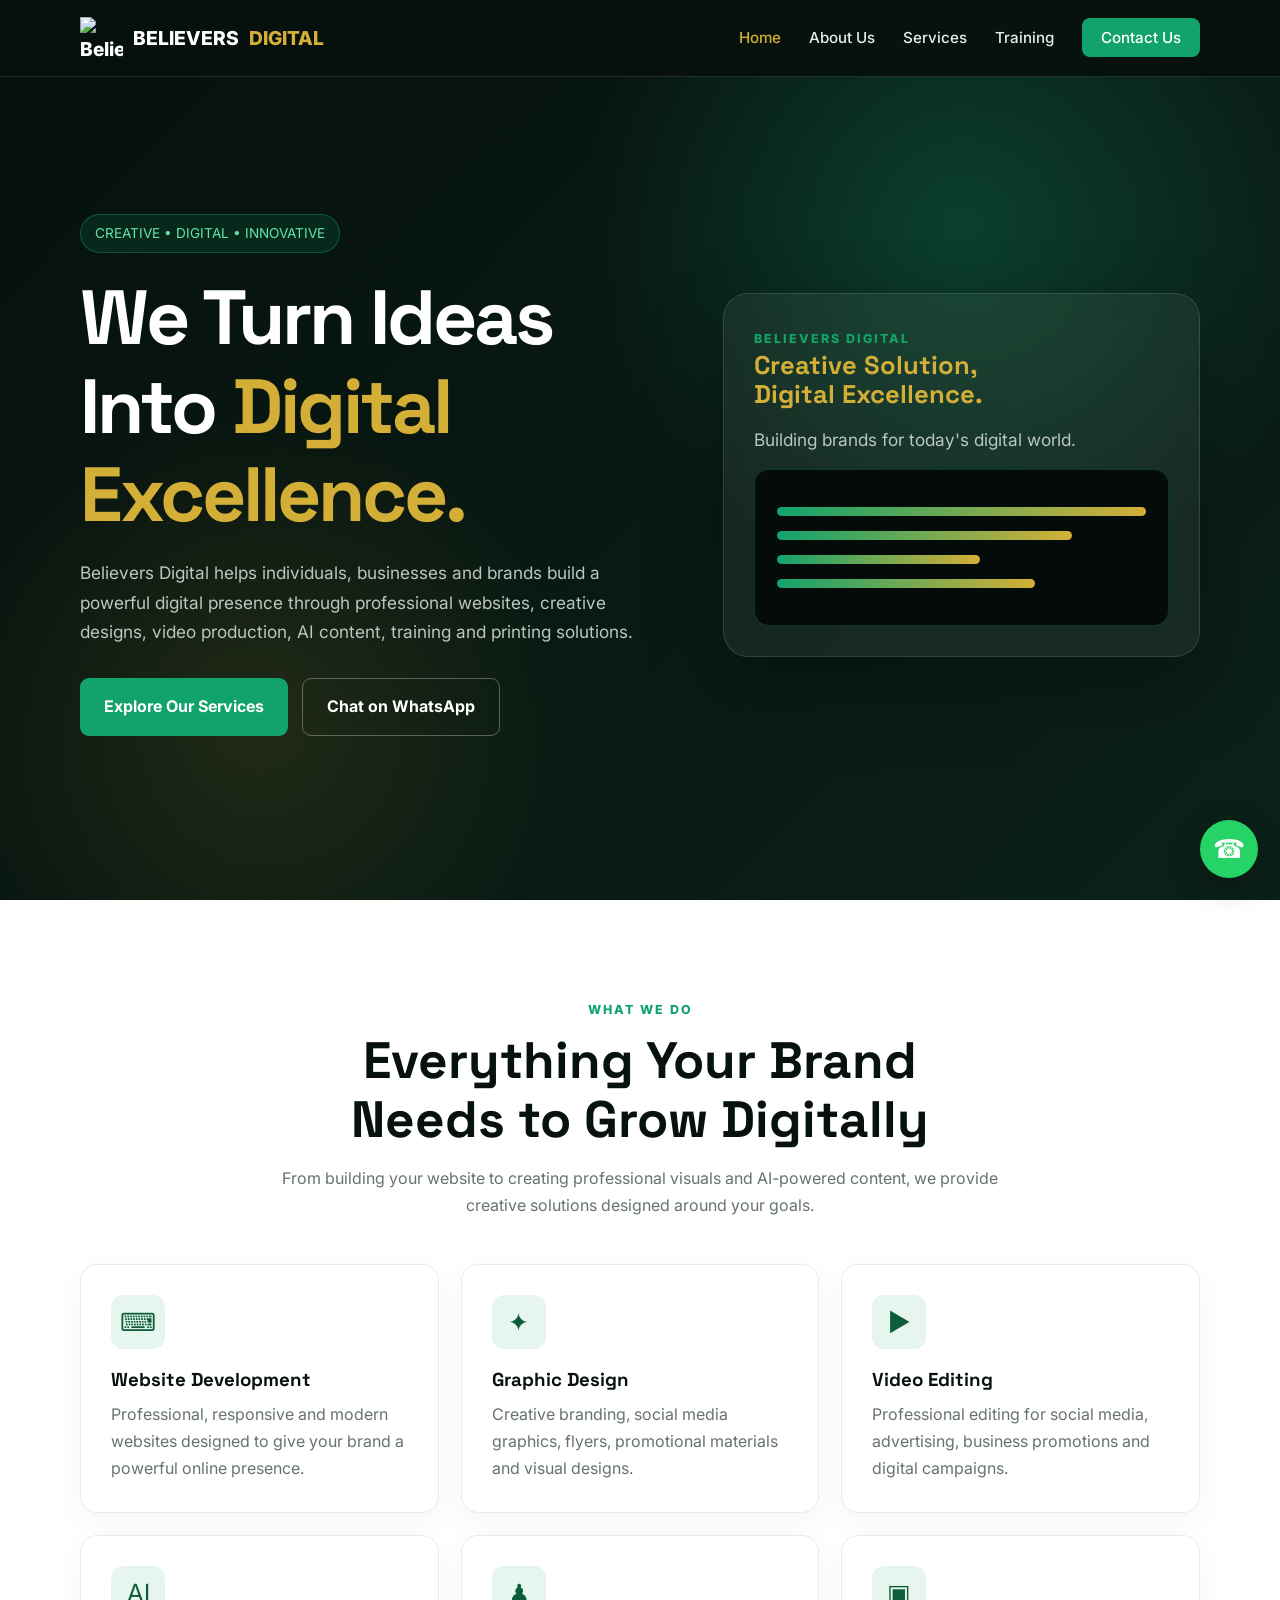
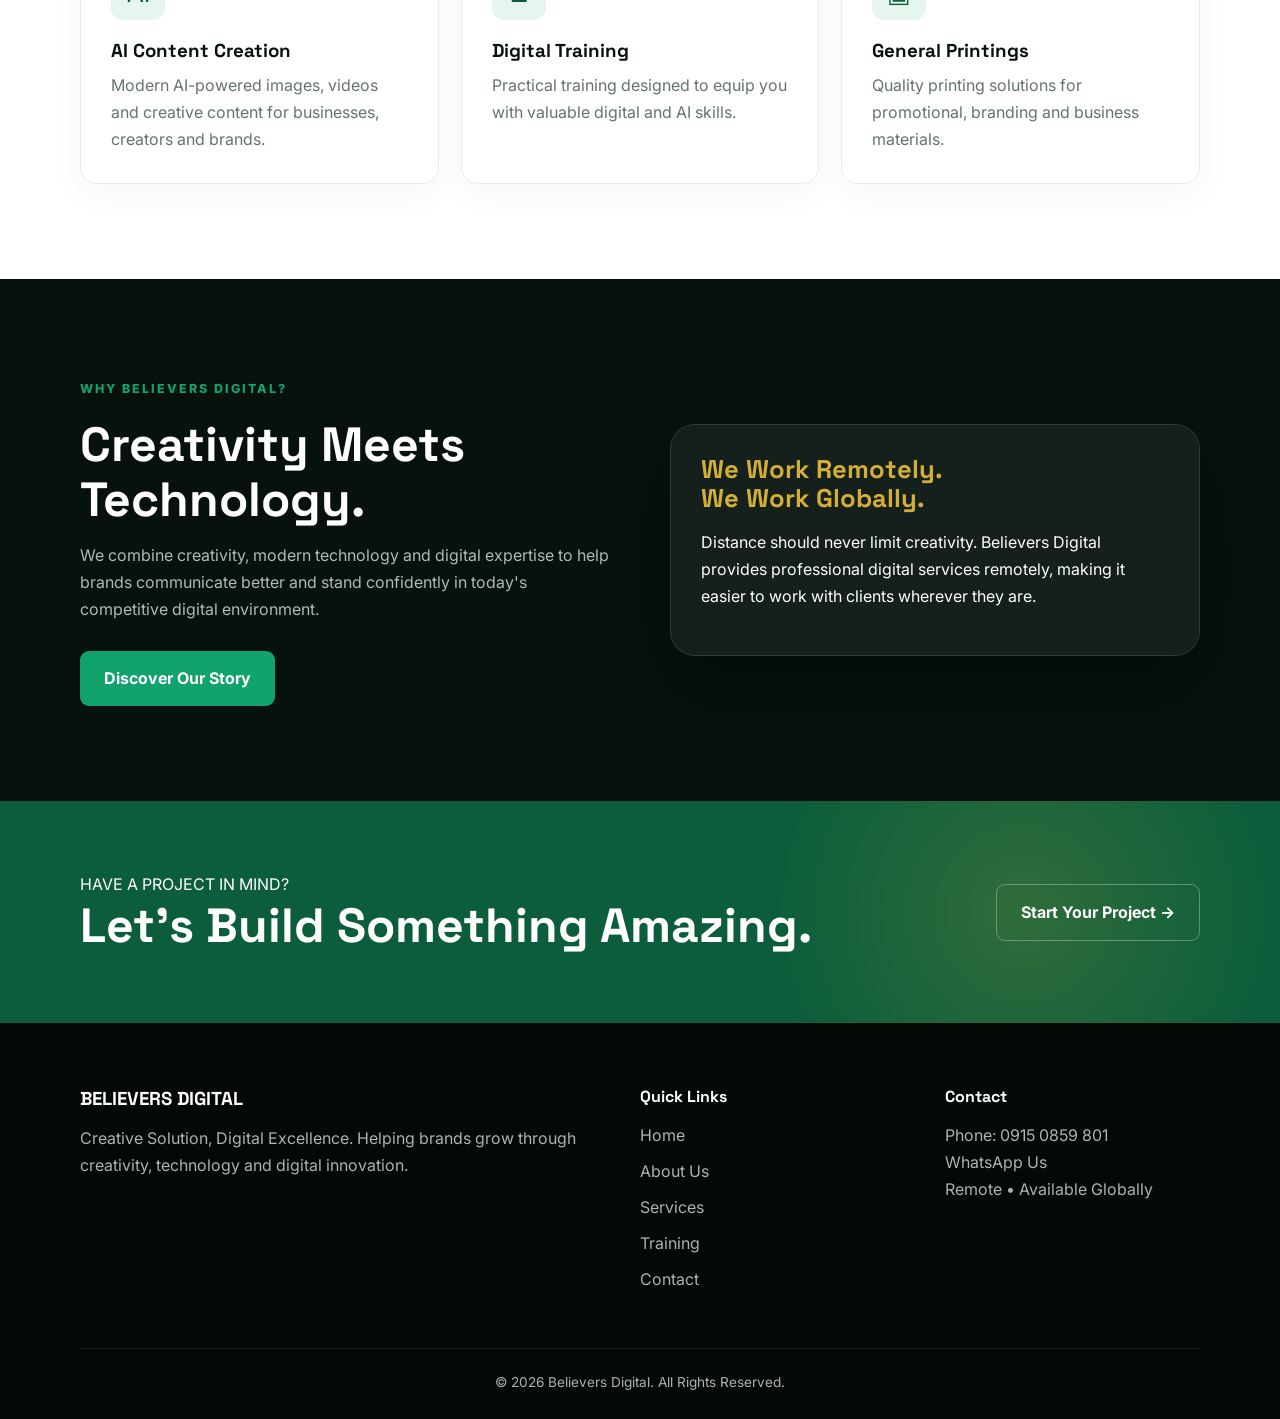
==== index.html @ a687414e "Add files via upload Upload Believers Digital website files" ====
<!DOCTYPE html>
<html lang="en">
<head>
  <meta charset="UTF-8">
  <meta name="viewport" content="width=device-width, initial-scale=1.0">

  <title>Believers Digital | Creative Solution, Digital Excellence</title>

  <meta name="description"
  content="Believers Digital provides website development, graphic design, video editing, AI content creation, training and general printing services.">

  <link rel="stylesheet" href="style.css">
</head>

<body>

<nav class="navbar">
  <div class="container nav-container">

    <a href="index.html" class="logo">
      <img src="images/logo.png" alt="Believers Digital Logo">
      BELIEVERS <span>DIGITAL</span>
    </a>

    <div class="menu-btn">☰</div>

    <ul class="nav-links">
      <li><a class="active" href="index.html">Home</a></li>
      <li><a href="about.html">About Us</a></li>
      <li><a href="services.html">Services</a></li>
      <li><a href="training.html">Training</a></li>
      <li><a class="nav-btn" href="contact.html">Contact Us</a></li>
    </ul>

  </div>
</nav>


<header class="hero">

  <div class="container hero-grid">

    <div class="reveal">

      <span class="badge">CREATIVE • DIGITAL • INNOVATIVE</span>

      <h1>
        We Turn Ideas Into
        <span>Digital Excellence.</span>
      </h1>

      <p>
        Believers Digital helps individuals, businesses and brands
        build a powerful digital presence through professional
        websites, creative designs, video production, AI content,
        training and printing solutions.
      </p>

      <div class="hero-buttons">

        <a href="services.html" class="btn btn-primary">
          Explore Our Services
        </a>

        <a href="https://wa.me/2349150859801"
           target="_blank"
           class="btn btn-outline">
          Chat on WhatsApp
        </a>

      </div>

    </div>


    <div class="hero-card reveal">

      <span class="eyebrow">BELIEVERS DIGITAL</span>

      <h3>Creative Solution,<br>Digital Excellence.</h3>

      <p>
        Building brands for today's digital world.
      </p>

      <div class="digital-screen">
        <div class="screen-line"></div>
        <div class="screen-line"></div>
        <div class="screen-line"></div>
        <div class="screen-line"></div>
      </div>

    </div>

  </div>

</header>


<section class="section">

  <div class="container">

    <div class="section-heading center reveal">

      <span class="eyebrow">WHAT WE DO</span>

      <h2>Everything Your Brand Needs to Grow Digitally</h2>

      <p>
        From building your website to creating professional
        visuals and AI-powered content, we provide creative
        solutions designed around your goals.
      </p>

    </div>


    <div class="grid-3">

      <div class="card reveal">
        <div class="icon">⌨</div>
        <h3>Website Development</h3>
        <p>
          Professional, responsive and modern websites designed
          to give your brand a powerful online presence.
        </p>
      </div>

      <div class="card reveal">
        <div class="icon">✦</div>
        <h3>Graphic Design</h3>
        <p>
          Creative branding, social media graphics, flyers,
          promotional materials and visual designs.
        </p>
      </div>

      <div class="card reveal">
        <div class="icon">▶</div>
        <h3>Video Editing</h3>
        <p>
          Professional editing for social media, advertising,
          business promotions and digital campaigns.
        </p>
      </div>

      <div class="card reveal">
        <div class="icon">AI</div>
        <h3>AI Content Creation</h3>
        <p>
          Modern AI-powered images, videos and creative content
          for businesses, creators and brands.
        </p>
      </div>

      <div class="card reveal">
        <div class="icon">♟</div>
        <h3>Digital Training</h3>
        <p>
          Practical training designed to equip you with valuable
          digital and AI skills.
        </p>
      </div>

      <div class="card reveal">
        <div class="icon">▣</div>
        <h3>General Printings</h3>
        <p>
          Quality printing solutions for promotional, branding
          and business materials.
        </p>
      </div>

    </div>

  </div>

</section>


<section class="section section-dark">

  <div class="container about-grid">

    <div class="reveal">

      <span class="eyebrow">WHY BELIEVERS DIGITAL?</span>

      <h2 style="font-size:3rem; margin:15px 0;">
        Creativity Meets Technology.
      </h2>

      <p style="color:#aebcb5;">
        We combine creativity, modern technology and digital
        expertise to help brands communicate better and stand
        confidently in today's competitive digital environment.
      </p>

      <br>

      <a href="about.html" class="btn btn-primary">
        Discover Our Story
      </a>

    </div>


    <div class="hero-card reveal">

      <h3>We Work Remotely.<br>We Work Globally.</h3>

      <p>
        Distance should never limit creativity. Believers Digital
        provides professional digital services remotely, making
        it easier to work with clients wherever they are.
      </p>

    </div>

  </div>

</section>


<section class="cta">

  <div class="container cta-inner">

    <div>
      <p>HAVE A PROJECT IN MIND?</p>
      <h2>Let's Build Something Amazing.</h2>
    </div>

    <a href="contact.html" class="btn btn-outline">
      Start Your Project →
    </a>

  </div>

</section>


<footer>

  <div class="container">

    <div class="footer-grid">

      <div>
        <h3>BELIEVERS DIGITAL</h3>
        <p>
          Creative Solution, Digital Excellence.
          Helping brands grow through creativity,
          technology and digital innovation.
        </p>
      </div>

      <div>
        <h4>Quick Links</h4>

        <ul>
          <li><a href="index.html">Home</a></li>
          <li><a href="about.html">About Us</a></li>
          <li><a href="services.html">Services</a></li>
          <li><a href="training.html">Training</a></li>
          <li><a href="contact.html">Contact</a></li>
        </ul>
      </div>

      <div>
        <h4>Contact</h4>

        <p>Phone: 0915 0859 801</p>

        <p>
          <a href="https://wa.me/2349150859801">
            WhatsApp Us
          </a>
        </p>

        <p>Remote • Available Globally</p>
      </div>

    </div>

    <div class="copyright">
      © <span class="year"></span> Believers Digital.
      All Rights Reserved.
    </div>

  </div>

</footer>


<a class="whatsapp"
   href="https://wa.me/2349150859801"
   target="_blank"
   aria-label="Chat with Believers Digital on WhatsApp">
   ☎
</a>

<script src="script.js"></script>

</body>
</html>
---- style.css ----
@import url('https://fonts.googleapis.com/css2?family=Inter:wght@400;500;600;700;800&family=Space+Grotesk:wght@600;700&display=swap');

:root {
  --primary: #0b5d3b;
  --primary-light: #12a36d;
  --dark: #07110d;
  --dark-2: #0c1b15;
  --gold: #d4af37;
  --white: #ffffff;
  --light: #f4f8f6;
  --gray: #66736d;
  --border: rgba(255,255,255,.12);
  --shadow: 0 20px 60px rgba(0,0,0,.12);
}

* {
  margin: 0;
  padding: 0;
  box-sizing: border-box;
}

html {
  scroll-behavior: smooth;
}

body {
  font-family: "Inter", sans-serif;
  color: var(--dark);
  background: var(--white);
  line-height: 1.7;
  overflow-x: hidden;
}

h1, h2, h3, h4 {
  font-family: "Space Grotesk", sans-serif;
  line-height: 1.15;
}

a {
  text-decoration: none;
  color: inherit;
}

img {
  max-width: 100%;
}

.container {
  width: min(1120px, 90%);
  margin: auto;
}

/* NAVIGATION */

.navbar {
  position: fixed;
  top: 0;
  width: 100%;
  z-index: 1000;
  background: rgba(7,17,13,.92);
  backdrop-filter: blur(15px);
  border-bottom: 1px solid var(--border);
}

.nav-container {
  min-height: 76px;
  display: flex;
  align-items: center;
  justify-content: space-between;
}

.logo {
  display: flex;
  align-items: center;
  gap: 10px;
  color: white;
  font-weight: 800;
  font-size: 1.2rem;
}

.logo img {
  width: 43px;
  height: 43px;
  object-fit: contain;
}

.logo span {
  color: var(--gold);
}

.nav-links {
  display: flex;
  align-items: center;
  gap: 28px;
  list-style: none;
}

.nav-links a {
  color: #e7eeea;
  font-size: .95rem;
  font-weight: 500;
  transition: .3s;
}

.nav-links a:hover,
.nav-links a.active {
  color: var(--gold);
}

.nav-btn {
  background: var(--primary-light);
  padding: 10px 19px;
  border-radius: 8px;
  color: white !important;
}

.menu-btn {
  display: none;
  color: white;
  font-size: 27px;
  cursor: pointer;
}

/* HERO */

.hero {
  min-height: 100vh;
  background:
    radial-gradient(circle at 75% 25%, rgba(18,163,109,.28), transparent 32%),
    radial-gradient(circle at 20% 80%, rgba(212,175,55,.12), transparent 25%),
    linear-gradient(135deg, #06100c, #0b2118);
  display: flex;
  align-items: center;
  padding: 130px 0 80px;
  color: white;
  position: relative;
}

.hero-grid {
  display: grid;
  grid-template-columns: 1.1fr .9fr;
  gap: 60px;
  align-items: center;
}

.badge {
  display: inline-block;
  padding: 7px 14px;
  background: rgba(18,163,109,.15);
  border: 1px solid rgba(18,163,109,.4);
  color: #62e5ad;
  border-radius: 50px;
  margin-bottom: 20px;
  font-size: .85rem;
}

.hero h1 {
  font-size: clamp(3rem, 6vw, 5.7rem);
  letter-spacing: -3px;
  margin-bottom: 20px;
}

.hero h1 span {
  color: var(--gold);
}

.hero p {
  max-width: 650px;
  color: #bac7c0;
  font-size: 1.08rem;
  margin-bottom: 32px;
}

.hero-buttons {
  display: flex;
  flex-wrap: wrap;
  gap: 14px;
}

.btn {
  display: inline-flex;
  align-items: center;
  justify-content: center;
  padding: 14px 24px;
  border-radius: 9px;
  border: none;
  cursor: pointer;
  font-weight: 700;
  transition: .3s;
}

.btn-primary {
  background: var(--primary-light);
  color: white;
}

.btn-primary:hover {
  transform: translateY(-3px);
  background: #0f8e60;
}

.btn-outline {
  border: 1px solid rgba(255,255,255,.3);
  color: white;
}

.btn-outline:hover {
  background: white;
  color: var(--dark);
}

.hero-card {
  background: rgba(255,255,255,.06);
  border: 1px solid rgba(255,255,255,.12);
  padding: 30px;
  border-radius: 25px;
  backdrop-filter: blur(10px);
  box-shadow: 0 30px 80px rgba(0,0,0,.3);
  animation: float 5s ease-in-out infinite;
}

.hero-card h3 {
  color: var(--gold);
  font-size: 1.6rem;
  margin-bottom: 15px;
}

.hero-card p {
  margin: 0 0 15px;
}

.digital-screen {
  background: #050b08;
  border-radius: 15px;
  padding: 22px;
  border: 1px solid rgba(18,163,109,.3);
}

.screen-line {
  height: 9px;
  border-radius: 20px;
  background: linear-gradient(90deg,var(--primary-light),var(--gold));
  margin: 15px 0;
}

.screen-line:nth-child(2) { width: 80%; }
.screen-line:nth-child(3) { width: 55%; }
.screen-line:nth-child(4) { width: 70%; }

@keyframes float {
  0%,100% { transform: translateY(0); }
  50% { transform: translateY(-14px); }
}

/* SECTIONS */

.section {
  padding: 95px 0;
}

.section-light {
  background: var(--light);
}

.section-dark {
  background: var(--dark);
  color: white;
}

.section-heading {
  max-width: 720px;
  margin-bottom: 45px;
}

.section-heading.center {
  text-align: center;
  margin-left: auto;
  margin-right: auto;
}

.eyebrow {
  color: var(--primary-light);
  font-weight: 800;
  text-transform: uppercase;
  letter-spacing: 2px;
  font-size: .78rem;
}

.section-heading h2 {
  font-size: clamp(2rem, 4vw, 3.3rem);
  margin: 10px 0 15px;
}

.section-heading p {
  color: var(--gray);
}

.section-dark .section-heading p {
  color: #aebcb5;
}

/* CARDS */

.grid-3 {
  display: grid;
  grid-template-columns: repeat(3,1fr);
  gap: 22px;
}

.card {
  background: white;
  padding: 30px;
  border-radius: 17px;
  border: 1px solid #e6ece9;
  box-shadow: 0 10px 35px rgba(0,0,0,.04);
  transition: .35s;
}

.card:hover {
  transform: translateY(-8px);
  box-shadow: var(--shadow);
}

.icon {
  width: 54px;
  height: 54px;
  border-radius: 12px;
  background: #e6f6ef;
  color: var(--primary);
  display: grid;
  place-items: center;
  font-size: 25px;
  margin-bottom: 20px;
}

.card h3 {
  margin-bottom: 10px;
}

.card p {
  color: var(--gray);
}

/* PAGE HEADER */

.page-header {
  padding: 165px 0 90px;
  background:
    radial-gradient(circle at 80% 30%, rgba(18,163,109,.25), transparent 30%),
    linear-gradient(135deg,#07110d,#10271d);
  color: white;
  text-align: center;
}

.page-header h1 {
  font-size: clamp(2.8rem,5vw,4.7rem);
  margin-bottom: 15px;
}

.page-header p {
  max-width: 680px;
  margin: auto;
  color: #b7c5be;
}

/* ABOUT */

.about-grid {
  display: grid;
  grid-template-columns: 1fr 1fr;
  gap: 60px;
  align-items: center;
}

.about-box {
  min-height: 430px;
  border-radius: 25px;
  background:
    radial-gradient(circle at top right, rgba(212,175,55,.3), transparent 30%),
    linear-gradient(135deg,var(--primary),var(--dark));
  display: grid;
  place-items: center;
  color: white;
  padding: 50px;
  text-align: center;
}

.about-box h2 {
  font-size: 3rem;
}

.check-list {
  list-style: none;
  margin-top: 25px;
}

.check-list li {
  margin: 13px 0;
  color: var(--gray);
}

.check-list li::before {
  content: "✓";
  color: var(--primary-light);
  font-weight: bold;
  margin-right: 10px;
}

/* TRAINING */

.training-card {
  background: linear-gradient(145deg,#0c1b15,#07110d);
  color: white;
  border: 1px solid rgba(255,255,255,.1);
}

.training-card p {
  color: #aebbb5;
}

.training-card .icon {
  background: rgba(18,163,109,.15);
  color: #50dda2;
}

/* CONTACT */

.contact-grid {
  display: grid;
  grid-template-columns: .8fr 1.2fr;
  gap: 35px;
}

.contact-info {
  background: var(--dark);
  color: white;
  padding: 40px;
  border-radius: 20px;
}

.contact-info h2 {
  margin-bottom: 20px;
}

.contact-item {
  margin: 25px 0;
}

.contact-item small {
  color: #8fa198;
  display: block;
}

.contact-item a {
  color: white;
  font-weight: 700;
}

.contact-form {
  background: white;
  padding: 40px;
  border-radius: 20px;
  box-shadow: var(--shadow);
}

.form-group {
  margin-bottom: 18px;
}

.form-group label {
  display: block;
  margin-bottom: 7px;
  font-weight: 600;
}

.form-group input,
.form-group textarea,
.form-group select {
  width: 100%;
  padding: 14px;
  border: 1px solid #dce4e0;
  border-radius: 8px;
  font: inherit;
  outline: none;
}

.form-group input:focus,
.form-group textarea:focus,
.form-group select:focus {
  border-color: var(--primary-light);
}

.form-group textarea {
  height: 130px;
  resize: vertical;
}

/* CTA */

.cta {
  background:
    radial-gradient(circle at 80% 50%,rgba(212,175,55,.18),transparent 25%),
    var(--primary);
  color: white;
  padding: 70px 0;
}

.cta-inner {
  display: flex;
  justify-content: space-between;
  align-items: center;
  gap: 30px;
}

.cta h2 {
  font-size: clamp(2rem,4vw,3rem);
}

/* FOOTER */

footer {
  background: #040906;
  color: #a9b5af;
  padding: 65px 0 25px;
}

.footer-grid {
  display: grid;
  grid-template-columns: 2fr 1fr 1fr;
  gap: 50px;
  margin-bottom: 45px;
}

footer h3,
footer h4 {
  color: white;
  margin-bottom: 15px;
}

footer ul {
  list-style: none;
}

footer li {
  margin: 9px 0;
}

footer a:hover {
  color: var(--gold);
}

.copyright {
  padding-top: 22px;
  border-top: 1px solid rgba(255,255,255,.1);
  text-align: center;
  font-size: .85rem;
}

/* WHATSAPP */

.whatsapp {
  position: fixed;
  right: 22px;
  bottom: 22px;
  width: 58px;
  height: 58px;
  border-radius: 50%;
  background: #25d366;
  color: white;
  display: grid;
  place-items: center;
  font-size: 26px;
  z-index: 999;
  box-shadow: 0 10px 30px rgba(0,0,0,.25);
  transition: .3s;
}

.whatsapp:hover {
  transform: scale(1.1);
}

/* ANIMATION */

.reveal {
  opacity: 0;
  transform: translateY(30px);
  transition: .8s ease;
}

.reveal.active {
  opacity: 1;
  transform: translateY(0);
}

/* MOBILE */

@media(max-width: 850px) {

  .menu-btn {
    display: block;
  }

  .nav-links {
    position: absolute;
    top: 76px;
    left: 0;
    width: 100%;
    background: #07110d;
    flex-direction: column;
    align-items: flex-start;
    padding: 25px 5%;
    display: none;
  }

  .nav-links.show {
    display: flex;
  }

  .hero-grid,
  .about-grid,
  .contact-grid {
    grid-template-columns: 1fr;
  }

  .grid-3 {
    grid-template-columns: 1fr 1fr;
  }

  .hero h1 {
    letter-spacing: -2px;
  }

  .cta-inner {
    flex-direction: column;
    align-items: flex-start;
  }

  .footer-grid {
    grid-template-columns: 1fr 1fr;
  }
}

@media(max-width: 560px) {

  .grid-3,
  .footer-grid {
    grid-template-columns: 1fr;
  }

  .hero {
    padding-top: 120px;
  }

  .hero-card {
    padding: 20px;
  }

  .section {
    padding: 70px 0;
  }

  .contact-form,
  .contact-info {
    padding: 25px;
  }
}
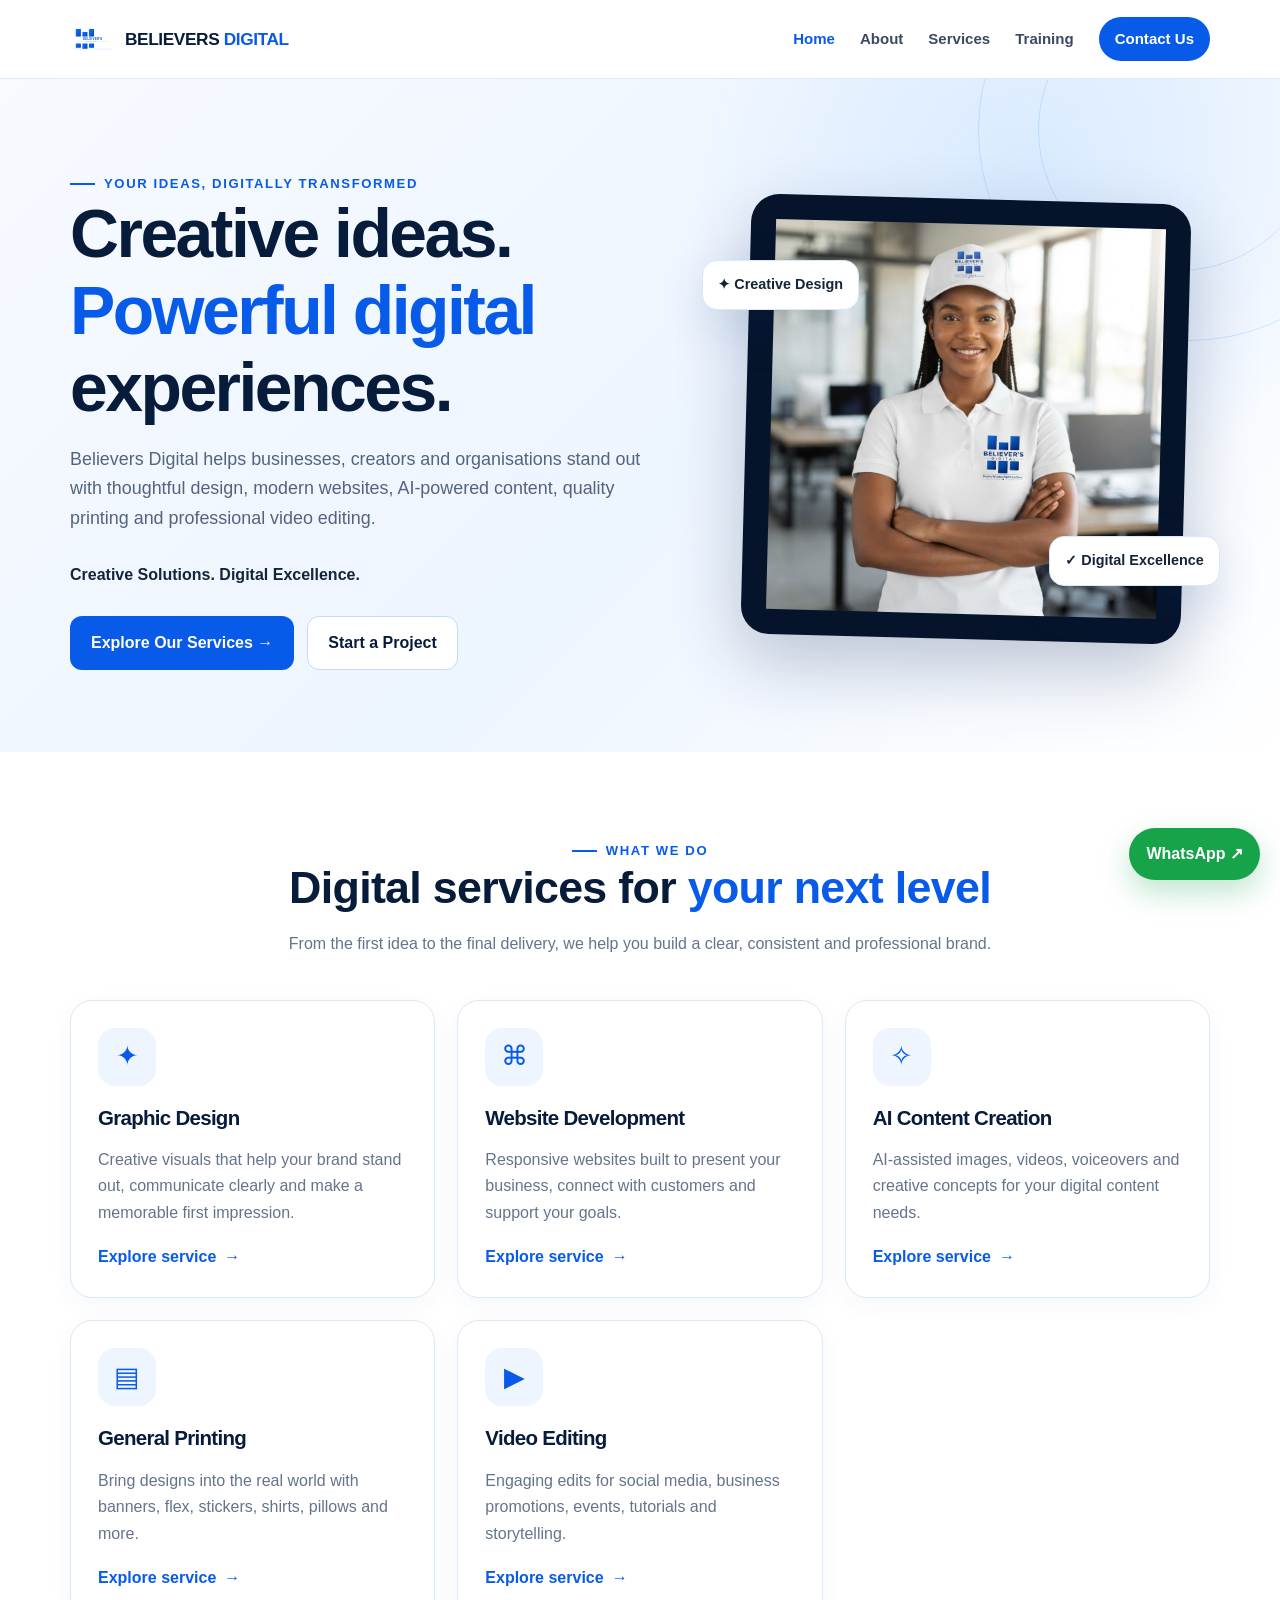
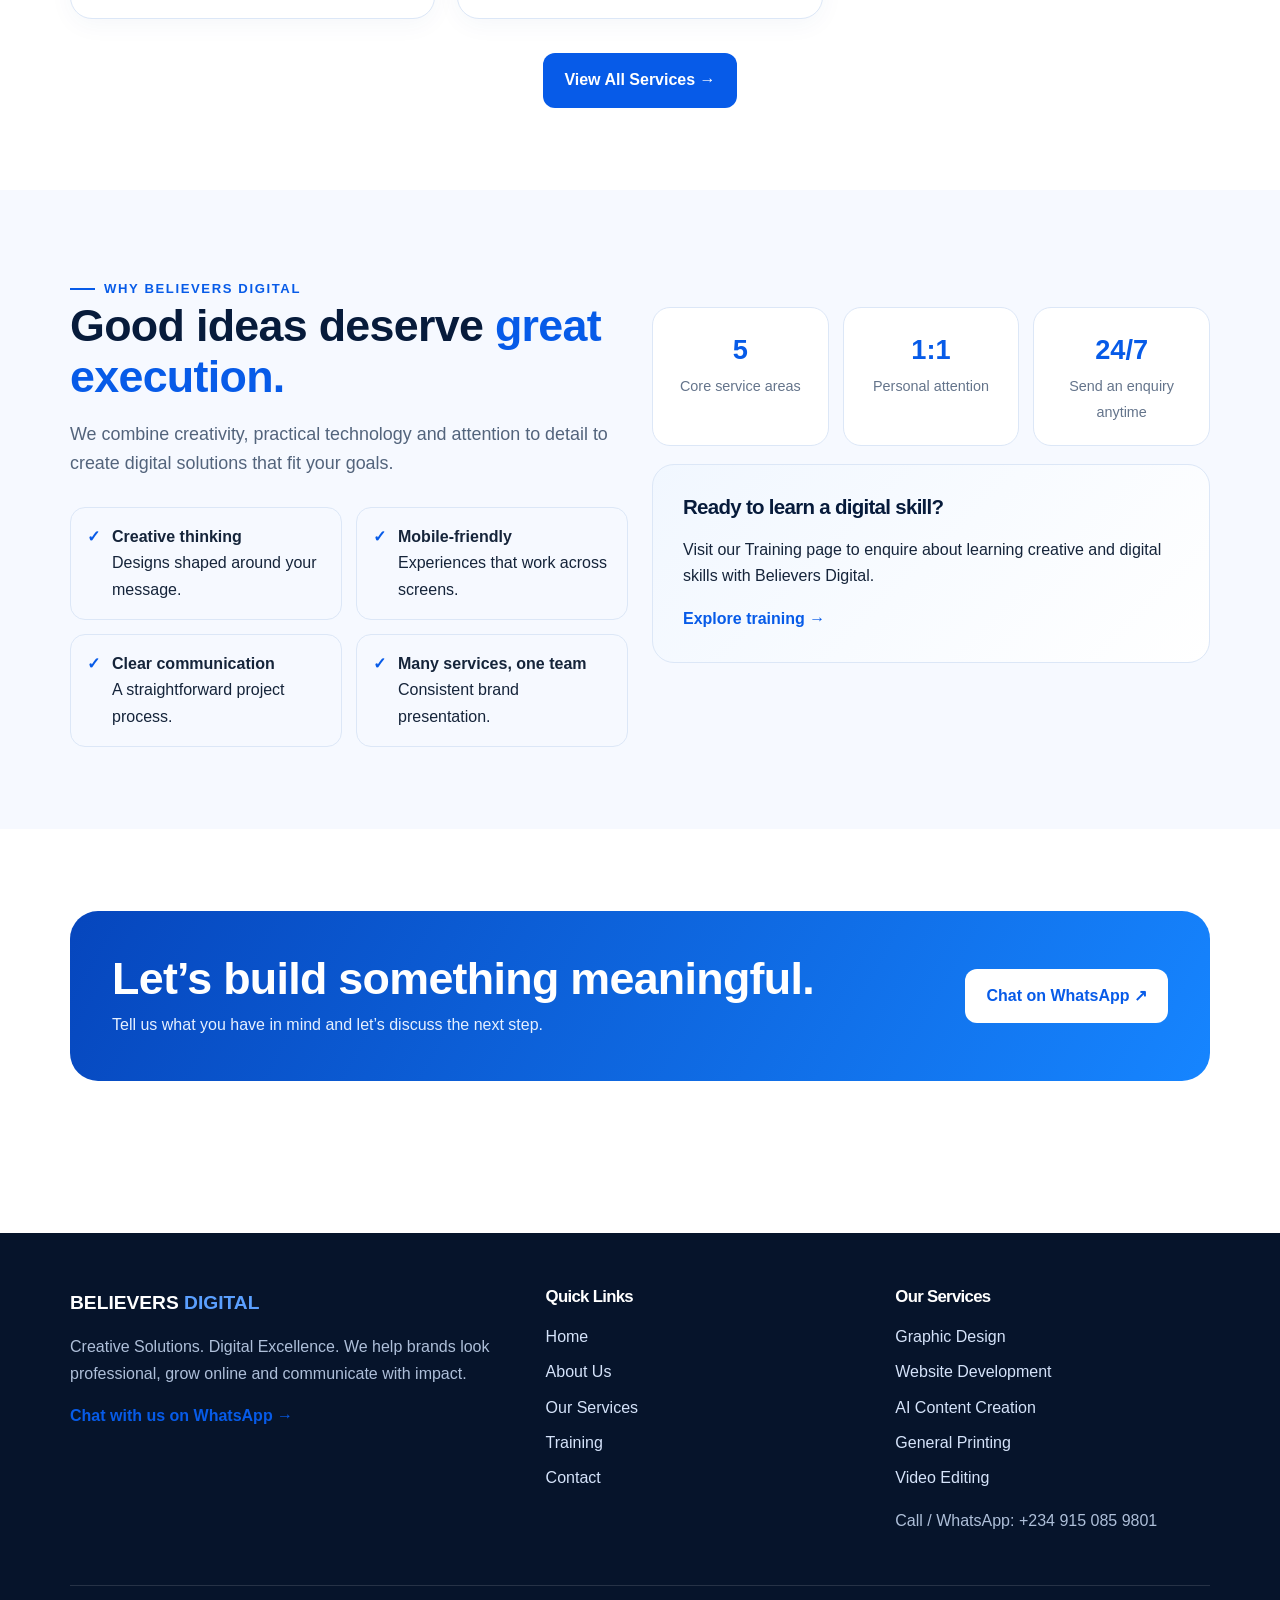
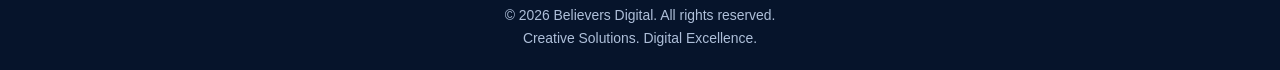
==== commit 7103a3e6: "Add files via upload" ====
--- a/index.html
+++ b/index.html
@@ -1,307 +1,24 @@
-<!DOCTYPE html>
+<!doctype html>
 <html lang="en">
 <head>
-  <meta charset="UTF-8">
-  <meta name="viewport" content="width=device-width, initial-scale=1.0">
-
-  <title>Believers Digital | Creative Solution, Digital Excellence</title>
-
-  <meta name="description"
-  content="Believers Digital provides website development, graphic design, video editing, AI content creation, training and general printing services.">
-
-  <link rel="stylesheet" href="style.css">
+<meta charset="utf-8">
+<meta name="viewport" content="width=device-width, initial-scale=1">
+<meta name="theme-color" content="#075be8">
+<meta name="description" content="Believers Digital — Graphic Design, Website Development, AI Content Creation, General Printing and Video Editing. Creative Solutions. Digital Excellence.">
+<title>Home | Believers Digital</title>
+<link rel="icon" href="logo.svg" type="image/svg+xml">
+<link rel="stylesheet" href="style.css">
+<script src="script.js" defer></script>
 </head>
-
-<body>
-
-<nav class="navbar">
-  <div class="container nav-container">
-
-    <a href="index.html" class="logo">
-      <img src="images/logo.png" alt="Believers Digital Logo">
-      BELIEVERS <span>DIGITAL</span>
-    </a>
-
-    <div class="menu-btn">☰</div>
-
-    <ul class="nav-links">
-      <li><a class="active" href="index.html">Home</a></li>
-      <li><a href="about.html">About Us</a></li>
-      <li><a href="services.html">Services</a></li>
-      <li><a href="training.html">Training</a></li>
-      <li><a class="nav-btn" href="contact.html">Contact Us</a></li>
-    </ul>
-
-  </div>
-</nav>
-
-
-<header class="hero">
-
-  <div class="container hero-grid">
-
-    <div class="reveal">
-
-      <span class="badge">CREATIVE • DIGITAL • INNOVATIVE</span>
-
-      <h1>
-        We Turn Ideas Into
-        <span>Digital Excellence.</span>
-      </h1>
-
-      <p>
-        Believers Digital helps individuals, businesses and brands
-        build a powerful digital presence through professional
-        websites, creative designs, video production, AI content,
-        training and printing solutions.
-      </p>
-
-      <div class="hero-buttons">
-
-        <a href="services.html" class="btn btn-primary">
-          Explore Our Services
-        </a>
-
-        <a href="https://wa.me/2349150859801"
-           target="_blank"
-           class="btn btn-outline">
-          Chat on WhatsApp
-        </a>
-
-      </div>
-
-    </div>
-
-
-    <div class="hero-card reveal">
-
-      <span class="eyebrow">BELIEVERS DIGITAL</span>
-
-      <h3>Creative Solution,<br>Digital Excellence.</h3>
-
-      <p>
-        Building brands for today's digital world.
-      </p>
-
-      <div class="digital-screen">
-        <div class="screen-line"></div>
-        <div class="screen-line"></div>
-        <div class="screen-line"></div>
-        <div class="screen-line"></div>
-      </div>
-
-    </div>
-
-  </div>
-
-</header>
-
-
-<section class="section">
-
-  <div class="container">
-
-    <div class="section-heading center reveal">
-
-      <span class="eyebrow">WHAT WE DO</span>
-
-      <h2>Everything Your Brand Needs to Grow Digitally</h2>
-
-      <p>
-        From building your website to creating professional
-        visuals and AI-powered content, we provide creative
-        solutions designed around your goals.
-      </p>
-
-    </div>
-
-
-    <div class="grid-3">
-
-      <div class="card reveal">
-        <div class="icon">⌨</div>
-        <h3>Website Development</h3>
-        <p>
-          Professional, responsive and modern websites designed
-          to give your brand a powerful online presence.
-        </p>
-      </div>
-
-      <div class="card reveal">
-        <div class="icon">✦</div>
-        <h3>Graphic Design</h3>
-        <p>
-          Creative branding, social media graphics, flyers,
-          promotional materials and visual designs.
-        </p>
-      </div>
-
-      <div class="card reveal">
-        <div class="icon">▶</div>
-        <h3>Video Editing</h3>
-        <p>
-          Professional editing for social media, advertising,
-          business promotions and digital campaigns.
-        </p>
-      </div>
-
-      <div class="card reveal">
-        <div class="icon">AI</div>
-        <h3>AI Content Creation</h3>
-        <p>
-          Modern AI-powered images, videos and creative content
-          for businesses, creators and brands.
-        </p>
-      </div>
-
-      <div class="card reveal">
-        <div class="icon">♟</div>
-        <h3>Digital Training</h3>
-        <p>
-          Practical training designed to equip you with valuable
-          digital and AI skills.
-        </p>
-      </div>
-
-      <div class="card reveal">
-        <div class="icon">▣</div>
-        <h3>General Printings</h3>
-        <p>
-          Quality printing solutions for promotional, branding
-          and business materials.
-        </p>
-      </div>
-
-    </div>
-
-  </div>
-
-</section>
-
-
-<section class="section section-dark">
-
-  <div class="container about-grid">
-
-    <div class="reveal">
-
-      <span class="eyebrow">WHY BELIEVERS DIGITAL?</span>
-
-      <h2 style="font-size:3rem; margin:15px 0;">
-        Creativity Meets Technology.
-      </h2>
-
-      <p style="color:#aebcb5;">
-        We combine creativity, modern technology and digital
-        expertise to help brands communicate better and stand
-        confidently in today's competitive digital environment.
-      </p>
-
-      <br>
-
-      <a href="about.html" class="btn btn-primary">
-        Discover Our Story
-      </a>
-
-    </div>
-
-
-    <div class="hero-card reveal">
-
-      <h3>We Work Remotely.<br>We Work Globally.</h3>
-
-      <p>
-        Distance should never limit creativity. Believers Digital
-        provides professional digital services remotely, making
-        it easier to work with clients wherever they are.
-      </p>
-
-    </div>
-
-  </div>
-
-</section>
-
-
-<section class="cta">
-
-  <div class="container cta-inner">
-
-    <div>
-      <p>HAVE A PROJECT IN MIND?</p>
-      <h2>Let's Build Something Amazing.</h2>
-    </div>
-
-    <a href="contact.html" class="btn btn-outline">
-      Start Your Project →
-    </a>
-
-  </div>
-
-</section>
-
-
-<footer>
-
-  <div class="container">
-
-    <div class="footer-grid">
-
-      <div>
-        <h3>BELIEVERS DIGITAL</h3>
-        <p>
-          Creative Solution, Digital Excellence.
-          Helping brands grow through creativity,
-          technology and digital innovation.
-        </p>
-      </div>
-
-      <div>
-        <h4>Quick Links</h4>
-
-        <ul>
-          <li><a href="index.html">Home</a></li>
-          <li><a href="about.html">About Us</a></li>
-          <li><a href="services.html">Services</a></li>
-          <li><a href="training.html">Training</a></li>
-          <li><a href="contact.html">Contact</a></li>
-        </ul>
-      </div>
-
-      <div>
-        <h4>Contact</h4>
-
-        <p>Phone: 0915 0859 801</p>
-
-        <p>
-          <a href="https://wa.me/2349150859801">
-            WhatsApp Us
-          </a>
-        </p>
-
-        <p>Remote • Available Globally</p>
-      </div>
-
-    </div>
-
-    <div class="copyright">
-      © <span class="year"></span> Believers Digital.
-      All Rights Reserved.
-    </div>
-
-  </div>
-
-</footer>
-
-
-<a class="whatsapp"
-   href="https://wa.me/2349150859801"
-   target="_blank"
-   aria-label="Chat with Believers Digital on WhatsApp">
-   ☎
-</a>
-
-<script src="script.js"></script>
-
-</body>
-</html>+<body><a class="skip-link" href="#main">Skip to content</a><header class="site-header"><div class="container nav-wrap"><a class="brand" href="index.html" aria-label="Believers Digital home"><img src="logo.svg" alt="Believers Digital logo"><span>BELIEVERS <em>DIGITAL</em></span></a>
+<button class="menu-toggle" type="button" aria-label="Open navigation menu" aria-expanded="false">☰ Menu</button>
+<nav class="nav-links" aria-label="Main navigation">
+<a href="index.html">Home</a><a href="about.html">About</a><a href="services.html">Services</a><a href="training.html">Training</a><a href="contact.html" class="nav-cta">Contact Us</a>
+</nav></div></header><main id="main"><section class="hero"><div class="container hero-grid"><div class="reveal"><span class="eyebrow">Your ideas, digitally transformed</span><h1>Creative ideas.<br><span>Powerful digital</span><br>experiences.</h1><p class="lead">Believers Digital helps businesses, creators and organisations stand out with thoughtful design, modern websites, AI-powered content, quality printing and professional video editing.</p><p><strong>Creative Solutions. Digital Excellence.</strong></p><div class="actions"><a class="btn btn-primary" href="services.html">Explore Our Services →</a><a class="btn btn-secondary" href="contact.html">Start a Project</a></div></div><div class="hero-art reveal delay-2"><div class="logo-panel"><img src="believers-digital-logo.png" alt="Believers Digital logo and slogan"></div><div class="floating-chip chip-one">✦ Creative Design</div><div class="floating-chip chip-two">✓ Digital Excellence</div></div></div></section>
+<section class="section"><div class="container"><div class="section-heading reveal"><span class="eyebrow">What we do</span><h2>Digital services for <span class="gradient-text">your next level</span></h2><p>From the first idea to the final delivery, we help you build a clear, consistent and professional brand.</p></div><div class="grid-3"><article class="card reveal delay-0"><div class="service-icon" aria-hidden="true">✦</div><h3>Graphic Design</h3><p>Creative visuals that help your brand stand out, communicate clearly and make a memorable first impression.</p><a class="text-link" href="graphic-design.html">Explore service <span aria-hidden="true">→</span></a></article><article class="card reveal delay-1"><div class="service-icon" aria-hidden="true">⌘</div><h3>Website Development</h3><p>Responsive websites built to present your business, connect with customers and support your goals.</p><a class="text-link" href="website-development.html">Explore service <span aria-hidden="true">→</span></a></article><article class="card reveal delay-2"><div class="service-icon" aria-hidden="true">✧</div><h3>AI Content Creation</h3><p>AI-assisted images, videos, voiceovers and creative concepts for your digital content needs.</p><a class="text-link" href="ai-content-creation.html">Explore service <span aria-hidden="true">→</span></a></article><article class="card reveal delay-0"><div class="service-icon" aria-hidden="true">▤</div><h3>General Printing</h3><p>Bring designs into the real world with banners, flex, stickers, shirts, pillows and more.</p><a class="text-link" href="general-printing.html">Explore service <span aria-hidden="true">→</span></a></article><article class="card reveal delay-1"><div class="service-icon" aria-hidden="true">▶</div><h3>Video Editing</h3><p>Engaging edits for social media, business promotions, events, tutorials and storytelling.</p><a class="text-link" href="video-editing.html">Explore service <span aria-hidden="true">→</span></a></article></div><div class="actions" style="justify-content:center;margin-top:34px"><a class="btn btn-primary" href="services.html">View All Services →</a></div></div></section>
+<section class="section section-soft"><div class="container grid-2"><div class="reveal"><span class="eyebrow">Why Believers Digital</span><h2>Good ideas deserve <span class="gradient-text">great execution.</span></h2><p class="lead">We combine creativity, practical technology and attention to detail to create digital solutions that fit your goals.</p><div class="feature-list"><div class="feature"><span class="check">✓</span><div><strong>Creative thinking</strong><br><span>Designs shaped around your message.</span></div></div><div class="feature"><span class="check">✓</span><div><strong>Mobile-friendly</strong><br><span>Experiences that work across screens.</span></div></div><div class="feature"><span class="check">✓</span><div><strong>Clear communication</strong><br><span>A straightforward project process.</span></div></div><div class="feature"><span class="check">✓</span><div><strong>Many services, one team</strong><br><span>Consistent brand presentation.</span></div></div></div></div><div class="reveal delay-2"><div class="stat-band"><div class="stat"><strong>5</strong><span>Core service areas</span></div><div class="stat"><strong>1:1</strong><span>Personal attention</span></div><div class="stat"><strong>24/7</strong><span>Send an enquiry anytime</span></div></div><div class="training-callout" style="margin-top:18px"><h3>Ready to learn a digital skill?</h3><p>Visit our Training page to enquire about learning creative and digital skills with Believers Digital.</p><a class="text-link" href="training.html">Explore training →</a></div></div></div></section>
+<section class="section"><div class="container"><div class="cta-band reveal"><div><h2>Let’s build something meaningful.</h2><p>Tell us what you have in mind and let’s discuss the next step.</p></div><a class="btn" href="https://wa.me/2349150859801?text=Hello%20Believers%20Digital%2C%20I%20want%20to%20discuss%20a%20project." target="_blank" rel="noopener">Chat on WhatsApp ↗</a></div></div></section></main><footer class="site-footer"><div class="container"><div class="footer-grid">
+<div><a class="footer-brand" href="index.html">BELIEVERS <span>DIGITAL</span></a><p>Creative Solutions. Digital Excellence. We help brands look professional, grow online and communicate with impact.</p><a class="text-link" href="https://wa.me/2349150859801" target="_blank" rel="noopener">Chat with us on WhatsApp →</a></div>
+<div><h3>Quick Links</h3><div class="footer-links"><a href="index.html">Home</a><a href="about.html">About Us</a><a href="services.html">Our Services</a><a href="training.html">Training</a><a href="contact.html">Contact</a></div></div>
+<div><h3>Our Services</h3><div class="footer-links"><a href="graphic-design.html">Graphic Design</a><a href="website-development.html">Website Development</a><a href="ai-content-creation.html">AI Content Creation</a><a href="general-printing.html">General Printing</a><a href="video-editing.html">Video Editing</a></div><p>Call / WhatsApp: <a href="tel:+2349150859801">+234 915 085 9801</a></p></div>
+</div><div class="copyright">© <span data-year></span> Believers Digital. All rights reserved. <br>Creative Solutions. Digital Excellence.</div></div></footer><a class="whatsapp-float" href="https://wa.me/2349150859801?text=Hello%20Believers%20Digital%2C%20I%20want%20to%20make%20an%20enquiry." target="_blank" rel="noopener" aria-label="Chat with Believers Digital on WhatsApp">WhatsApp ↗</a></body></html>
--- a/style.css
+++ b/style.css
@@ -1,666 +1,57 @@
-@import url('https://fonts.googleapis.com/css2?family=Inter:wght@400;500;600;700;800&family=Space+Grotesk:wght@600;700&display=swap');
-
-:root {
-  --primary: #0b5d3b;
-  --primary-light: #12a36d;
-  --dark: #07110d;
-  --dark-2: #0c1b15;
-  --gold: #d4af37;
-  --white: #ffffff;
-  --light: #f4f8f6;
-  --gray: #66736d;
-  --border: rgba(255,255,255,.12);
-  --shadow: 0 20px 60px rgba(0,0,0,.12);
-}
-
-* {
-  margin: 0;
-  padding: 0;
-  box-sizing: border-box;
-}
-
-html {
-  scroll-behavior: smooth;
-}
-
-body {
-  font-family: "Inter", sans-serif;
-  color: var(--dark);
-  background: var(--white);
-  line-height: 1.7;
-  overflow-x: hidden;
-}
-
-h1, h2, h3, h4 {
-  font-family: "Space Grotesk", sans-serif;
-  line-height: 1.15;
-}
-
-a {
-  text-decoration: none;
-  color: inherit;
-}
-
-img {
-  max-width: 100%;
-}
-
-.container {
-  width: min(1120px, 90%);
-  margin: auto;
-}
-
-/* NAVIGATION */
-
-.navbar {
-  position: fixed;
-  top: 0;
-  width: 100%;
-  z-index: 1000;
-  background: rgba(7,17,13,.92);
-  backdrop-filter: blur(15px);
-  border-bottom: 1px solid var(--border);
-}
-
-.nav-container {
-  min-height: 76px;
-  display: flex;
-  align-items: center;
-  justify-content: space-between;
-}
-
-.logo {
-  display: flex;
-  align-items: center;
-  gap: 10px;
-  color: white;
-  font-weight: 800;
-  font-size: 1.2rem;
-}
-
-.logo img {
-  width: 43px;
-  height: 43px;
-  object-fit: contain;
-}
-
-.logo span {
-  color: var(--gold);
-}
-
-.nav-links {
-  display: flex;
-  align-items: center;
-  gap: 28px;
-  list-style: none;
-}
-
-.nav-links a {
-  color: #e7eeea;
-  font-size: .95rem;
-  font-weight: 500;
-  transition: .3s;
-}
-
-.nav-links a:hover,
-.nav-links a.active {
-  color: var(--gold);
-}
-
-.nav-btn {
-  background: var(--primary-light);
-  padding: 10px 19px;
-  border-radius: 8px;
-  color: white !important;
-}
-
-.menu-btn {
-  display: none;
-  color: white;
-  font-size: 27px;
-  cursor: pointer;
-}
-
-/* HERO */
-
-.hero {
-  min-height: 100vh;
-  background:
-    radial-gradient(circle at 75% 25%, rgba(18,163,109,.28), transparent 32%),
-    radial-gradient(circle at 20% 80%, rgba(212,175,55,.12), transparent 25%),
-    linear-gradient(135deg, #06100c, #0b2118);
-  display: flex;
-  align-items: center;
-  padding: 130px 0 80px;
-  color: white;
-  position: relative;
-}
-
-.hero-grid {
-  display: grid;
-  grid-template-columns: 1.1fr .9fr;
-  gap: 60px;
-  align-items: center;
-}
-
-.badge {
-  display: inline-block;
-  padding: 7px 14px;
-  background: rgba(18,163,109,.15);
-  border: 1px solid rgba(18,163,109,.4);
-  color: #62e5ad;
-  border-radius: 50px;
-  margin-bottom: 20px;
-  font-size: .85rem;
-}
-
-.hero h1 {
-  font-size: clamp(3rem, 6vw, 5.7rem);
-  letter-spacing: -3px;
-  margin-bottom: 20px;
-}
-
-.hero h1 span {
-  color: var(--gold);
-}
-
-.hero p {
-  max-width: 650px;
-  color: #bac7c0;
-  font-size: 1.08rem;
-  margin-bottom: 32px;
-}
-
-.hero-buttons {
-  display: flex;
-  flex-wrap: wrap;
-  gap: 14px;
-}
-
-.btn {
-  display: inline-flex;
-  align-items: center;
-  justify-content: center;
-  padding: 14px 24px;
-  border-radius: 9px;
-  border: none;
-  cursor: pointer;
-  font-weight: 700;
-  transition: .3s;
-}
-
-.btn-primary {
-  background: var(--primary-light);
-  color: white;
-}
-
-.btn-primary:hover {
-  transform: translateY(-3px);
-  background: #0f8e60;
-}
-
-.btn-outline {
-  border: 1px solid rgba(255,255,255,.3);
-  color: white;
-}
-
-.btn-outline:hover {
-  background: white;
-  color: var(--dark);
-}
-
-.hero-card {
-  background: rgba(255,255,255,.06);
-  border: 1px solid rgba(255,255,255,.12);
-  padding: 30px;
-  border-radius: 25px;
-  backdrop-filter: blur(10px);
-  box-shadow: 0 30px 80px rgba(0,0,0,.3);
-  animation: float 5s ease-in-out infinite;
-}
-
-.hero-card h3 {
-  color: var(--gold);
-  font-size: 1.6rem;
-  margin-bottom: 15px;
-}
-
-.hero-card p {
-  margin: 0 0 15px;
-}
-
-.digital-screen {
-  background: #050b08;
-  border-radius: 15px;
-  padding: 22px;
-  border: 1px solid rgba(18,163,109,.3);
-}
-
-.screen-line {
-  height: 9px;
-  border-radius: 20px;
-  background: linear-gradient(90deg,var(--primary-light),var(--gold));
-  margin: 15px 0;
-}
-
-.screen-line:nth-child(2) { width: 80%; }
-.screen-line:nth-child(3) { width: 55%; }
-.screen-line:nth-child(4) { width: 70%; }
-
-@keyframes float {
-  0%,100% { transform: translateY(0); }
-  50% { transform: translateY(-14px); }
-}
-
-/* SECTIONS */
-
-.section {
-  padding: 95px 0;
-}
-
-.section-light {
-  background: var(--light);
-}
-
-.section-dark {
-  background: var(--dark);
-  color: white;
-}
-
-.section-heading {
-  max-width: 720px;
-  margin-bottom: 45px;
-}
-
-.section-heading.center {
-  text-align: center;
-  margin-left: auto;
-  margin-right: auto;
-}
-
-.eyebrow {
-  color: var(--primary-light);
-  font-weight: 800;
-  text-transform: uppercase;
-  letter-spacing: 2px;
-  font-size: .78rem;
-}
-
-.section-heading h2 {
-  font-size: clamp(2rem, 4vw, 3.3rem);
-  margin: 10px 0 15px;
-}
-
-.section-heading p {
-  color: var(--gray);
-}
-
-.section-dark .section-heading p {
-  color: #aebcb5;
-}
-
-/* CARDS */
-
-.grid-3 {
-  display: grid;
-  grid-template-columns: repeat(3,1fr);
-  gap: 22px;
-}
-
-.card {
-  background: white;
-  padding: 30px;
-  border-radius: 17px;
-  border: 1px solid #e6ece9;
-  box-shadow: 0 10px 35px rgba(0,0,0,.04);
-  transition: .35s;
-}
-
-.card:hover {
-  transform: translateY(-8px);
-  box-shadow: var(--shadow);
-}
-
-.icon {
-  width: 54px;
-  height: 54px;
-  border-radius: 12px;
-  background: #e6f6ef;
-  color: var(--primary);
-  display: grid;
-  place-items: center;
-  font-size: 25px;
-  margin-bottom: 20px;
-}
-
-.card h3 {
-  margin-bottom: 10px;
-}
-
-.card p {
-  color: var(--gray);
-}
-
-/* PAGE HEADER */
-
-.page-header {
-  padding: 165px 0 90px;
-  background:
-    radial-gradient(circle at 80% 30%, rgba(18,163,109,.25), transparent 30%),
-    linear-gradient(135deg,#07110d,#10271d);
-  color: white;
-  text-align: center;
-}
-
-.page-header h1 {
-  font-size: clamp(2.8rem,5vw,4.7rem);
-  margin-bottom: 15px;
-}
-
-.page-header p {
-  max-width: 680px;
-  margin: auto;
-  color: #b7c5be;
-}
-
-/* ABOUT */
-
-.about-grid {
-  display: grid;
-  grid-template-columns: 1fr 1fr;
-  gap: 60px;
-  align-items: center;
-}
-
-.about-box {
-  min-height: 430px;
-  border-radius: 25px;
-  background:
-    radial-gradient(circle at top right, rgba(212,175,55,.3), transparent 30%),
-    linear-gradient(135deg,var(--primary),var(--dark));
-  display: grid;
-  place-items: center;
-  color: white;
-  padding: 50px;
-  text-align: center;
-}
-
-.about-box h2 {
-  font-size: 3rem;
-}
-
-.check-list {
-  list-style: none;
-  margin-top: 25px;
-}
-
-.check-list li {
-  margin: 13px 0;
-  color: var(--gray);
-}
-
-.check-list li::before {
-  content: "✓";
-  color: var(--primary-light);
-  font-weight: bold;
-  margin-right: 10px;
-}
-
-/* TRAINING */
-
-.training-card {
-  background: linear-gradient(145deg,#0c1b15,#07110d);
-  color: white;
-  border: 1px solid rgba(255,255,255,.1);
-}
-
-.training-card p {
-  color: #aebbb5;
-}
-
-.training-card .icon {
-  background: rgba(18,163,109,.15);
-  color: #50dda2;
-}
-
-/* CONTACT */
-
-.contact-grid {
-  display: grid;
-  grid-template-columns: .8fr 1.2fr;
-  gap: 35px;
-}
-
-.contact-info {
-  background: var(--dark);
-  color: white;
-  padding: 40px;
-  border-radius: 20px;
-}
-
-.contact-info h2 {
-  margin-bottom: 20px;
-}
-
-.contact-item {
-  margin: 25px 0;
-}
-
-.contact-item small {
-  color: #8fa198;
-  display: block;
-}
-
-.contact-item a {
-  color: white;
-  font-weight: 700;
-}
-
-.contact-form {
-  background: white;
-  padding: 40px;
-  border-radius: 20px;
-  box-shadow: var(--shadow);
-}
-
-.form-group {
-  margin-bottom: 18px;
-}
-
-.form-group label {
-  display: block;
-  margin-bottom: 7px;
-  font-weight: 600;
-}
-
-.form-group input,
-.form-group textarea,
-.form-group select {
-  width: 100%;
-  padding: 14px;
-  border: 1px solid #dce4e0;
-  border-radius: 8px;
-  font: inherit;
-  outline: none;
-}
-
-.form-group input:focus,
-.form-group textarea:focus,
-.form-group select:focus {
-  border-color: var(--primary-light);
-}
-
-.form-group textarea {
-  height: 130px;
-  resize: vertical;
-}
-
-/* CTA */
-
-.cta {
-  background:
-    radial-gradient(circle at 80% 50%,rgba(212,175,55,.18),transparent 25%),
-    var(--primary);
-  color: white;
-  padding: 70px 0;
-}
-
-.cta-inner {
-  display: flex;
-  justify-content: space-between;
-  align-items: center;
-  gap: 30px;
-}
-
-.cta h2 {
-  font-size: clamp(2rem,4vw,3rem);
-}
-
-/* FOOTER */
-
-footer {
-  background: #040906;
-  color: #a9b5af;
-  padding: 65px 0 25px;
-}
-
-.footer-grid {
-  display: grid;
-  grid-template-columns: 2fr 1fr 1fr;
-  gap: 50px;
-  margin-bottom: 45px;
-}
-
-footer h3,
-footer h4 {
-  color: white;
-  margin-bottom: 15px;
-}
-
-footer ul {
-  list-style: none;
-}
-
-footer li {
-  margin: 9px 0;
-}
-
-footer a:hover {
-  color: var(--gold);
-}
-
-.copyright {
-  padding-top: 22px;
-  border-top: 1px solid rgba(255,255,255,.1);
-  text-align: center;
-  font-size: .85rem;
-}
-
-/* WHATSAPP */
-
-.whatsapp {
-  position: fixed;
-  right: 22px;
-  bottom: 22px;
-  width: 58px;
-  height: 58px;
-  border-radius: 50%;
-  background: #25d366;
-  color: white;
-  display: grid;
-  place-items: center;
-  font-size: 26px;
-  z-index: 999;
-  box-shadow: 0 10px 30px rgba(0,0,0,.25);
-  transition: .3s;
-}
-
-.whatsapp:hover {
-  transform: scale(1.1);
-}
-
-/* ANIMATION */
-
-.reveal {
-  opacity: 0;
-  transform: translateY(30px);
-  transition: .8s ease;
-}
-
-.reveal.active {
-  opacity: 1;
-  transform: translateY(0);
-}
-
-/* MOBILE */
-
-@media(max-width: 850px) {
-
-  .menu-btn {
-    display: block;
-  }
-
-  .nav-links {
-    position: absolute;
-    top: 76px;
-    left: 0;
-    width: 100%;
-    background: #07110d;
-    flex-direction: column;
-    align-items: flex-start;
-    padding: 25px 5%;
-    display: none;
-  }
-
-  .nav-links.show {
-    display: flex;
-  }
-
-  .hero-grid,
-  .about-grid,
-  .contact-grid {
-    grid-template-columns: 1fr;
-  }
-
-  .grid-3 {
-    grid-template-columns: 1fr 1fr;
-  }
-
-  .hero h1 {
-    letter-spacing: -2px;
-  }
-
-  .cta-inner {
-    flex-direction: column;
-    align-items: flex-start;
-  }
-
-  .footer-grid {
-    grid-template-columns: 1fr 1fr;
-  }
-}
-
-@media(max-width: 560px) {
-
-  .grid-3,
-  .footer-grid {
-    grid-template-columns: 1fr;
-  }
-
-  .hero {
-    padding-top: 120px;
-  }
-
-  .hero-card {
-    padding: 20px;
-  }
-
-  .section {
-    padding: 70px 0;
-  }
-
-  .contact-form,
-  .contact-info {
-    padding: 25px;
-  }
-}+/* BELIEVERS DIGITAL — responsive blue & white website */
+:root{--blue:#075be8;--blue2:#1685ff;--navy:#071b3b;--ink:#15243a;--muted:#64748b;--pale:#eef5ff;--white:#fff;--line:#dce7f7;--shadow:0 18px 50px rgba(10,57,130,.12);--radius:22px}
+*{box-sizing:border-box}
+html{scroll-behavior:smooth;scroll-padding-top:90px}
+body{margin:0;font-family:Inter,Arial,Helvetica,sans-serif;color:var(--ink);background:#fff;line-height:1.65}
+a{color:inherit;text-decoration:none}
+img{max-width:100%;display:block}
+button,input,textarea,select{font:inherit}
+.container{width:min(1140px,92%);margin-inline:auto}
+.skip-link{position:absolute;left:-9999px;top:0;background:#fff;padding:10px;z-index:1000}.skip-link:focus{left:10px}
+.site-header{position:sticky;top:0;z-index:100;background:rgba(255,255,255,.94);backdrop-filter:blur(14px);border-bottom:1px solid rgba(220,231,247,.85)}
+.nav-wrap{display:flex;align-items:center;justify-content:space-between;gap:22px;min-height:78px}
+.brand{display:flex;align-items:center;gap:10px;font-weight:900;color:var(--navy);letter-spacing:-.4px}
+.brand img{width:45px;height:45px;object-fit:contain}.brand span{font-size:1.08rem}.brand em{font-style:normal;color:var(--blue)}
+.nav-links{display:flex;align-items:center;gap:25px}.nav-links a{font-size:.94rem;font-weight:700;color:#3a4a61;transition:color .25s}.nav-links a:hover,.nav-links a.active{color:var(--blue)}
+.nav-links .nav-cta{padding:10px 16px;border-radius:999px;background:var(--blue);color:#fff}
+.menu-toggle{display:none;border:1px solid var(--line);background:#fff;border-radius:12px;padding:9px 12px;color:var(--navy);cursor:pointer}
+.hero{position:relative;overflow:hidden;background:radial-gradient(circle at 80% 15%,#d9eaff 0,transparent 28%),linear-gradient(135deg,#f7faff,#edf5ff 55%,#fff);padding:88px 0 82px}
+.hero:before,.hero:after{content:"";position:absolute;border:1px solid rgba(22,133,255,.16);border-radius:50%;pointer-events:none}.hero:before{width:420px;height:420px;right:-120px;top:-160px}.hero:after{width:280px;height:280px;right:-40px;top:-90px}
+.hero-grid{display:grid;grid-template-columns:1.1fr .9fr;align-items:center;gap:55px;position:relative;z-index:1}
+.eyebrow{display:inline-flex;align-items:center;gap:9px;color:var(--blue);font-size:.82rem;font-weight:900;text-transform:uppercase;letter-spacing:1.6px}.eyebrow:before{content:"";width:25px;height:2px;background:var(--blue)}
+h1,h2,h3{line-height:1.14;letter-spacing:-.7px;color:var(--navy);margin:0 0 18px}
+h1{font-size:clamp(2.6rem,5.3vw,4.65rem);letter-spacing:-2.5px}h2{font-size:clamp(2rem,3.5vw,3rem)}h3{font-size:1.28rem}
+.hero h1 span,.gradient-text{color:var(--blue)}
+.lead{font-size:1.12rem;color:#53647c;max-width:620px;margin:0 0 28px}
+.actions{display:flex;flex-wrap:wrap;gap:13px;margin-top:28px}
+.btn{display:inline-flex;align-items:center;justify-content:center;gap:9px;padding:13px 20px;border-radius:12px;border:1px solid transparent;font-weight:800;transition:transform .25s,box-shadow .25s,background .25s;cursor:pointer}
+.btn:hover{transform:translateY(-3px);box-shadow:0 12px 24px rgba(7,91,232,.18)}
+.btn-primary{background:var(--blue);color:#fff}.btn-primary:hover{background:#034bc7}
+.btn-secondary{border-color:#c7d9f7;background:#fff;color:var(--navy)}
+.hero-art{position:relative;display:grid;place-items:center;min-height:390px}
+.logo-panel{width:min(100%,440px);background:#06142b;border-radius:28px;padding:25px;box-shadow:0 28px 70px rgba(5,28,75,.24);transform:rotate(1.5deg);animation:float 6s ease-in-out infinite}
+.logo-panel img{width:100%;height:auto}
+.floating-chip{position:absolute;background:#fff;border:1px solid #d9e7fc;padding:12px 15px;border-radius:15px;box-shadow:var(--shadow);font-size:.9rem;font-weight:800;animation:float 5s ease-in-out infinite}
+.chip-one{top:14%;left:-4%}.chip-two{right:-2%;bottom:12%;animation-delay:-2s}
+.section{padding:82px 0}.section-soft{background:#f6f9ff}.section-heading{text-align:center;max-width:720px;margin:0 auto 42px}.section-heading p{color:var(--muted);margin:0}
+.grid-3{display:grid;grid-template-columns:repeat(3,1fr);gap:22px}.grid-2{display:grid;grid-template-columns:repeat(2,1fr);gap:24px}
+.card{border:1px solid var(--line);border-radius:var(--radius);padding:27px;background:#fff;box-shadow:0 6px 24px rgba(20,68,130,.045);transition:transform .3s,box-shadow .3s,border-color .3s}
+.card:hover{transform:translateY(-8px);box-shadow:var(--shadow);border-color:#a9c9ff}
+.service-icon{display:grid;place-items:center;width:58px;height:58px;border-radius:17px;background:var(--pale);color:var(--blue);font-size:1.7rem;margin-bottom:20px}
+.card p{color:var(--muted);margin:0 0 18px}.text-link{font-weight:900;color:var(--blue);display:inline-flex;align-items:center;gap:8px}.text-link:hover{gap:13px}
+.stat-band{display:grid;grid-template-columns:repeat(3,1fr);gap:14px;margin-top:35px}.stat{padding:20px;border-radius:18px;background:#fff;border:1px solid var(--line);text-align:center}.stat strong{display:block;font-size:1.7rem;color:var(--blue)}.stat span{font-size:.9rem;color:var(--muted)}
+.cta-band{border-radius:28px;padding:42px;background:linear-gradient(120deg,#0646bd,#1685ff);color:#fff;display:flex;align-items:center;justify-content:space-between;gap:25px}.cta-band h2{color:#fff;margin-bottom:8px}.cta-band p{margin:0;color:#e6f0ff}.cta-band .btn{background:#fff;color:var(--blue);white-space:nowrap}
+.page-hero{background:linear-gradient(135deg,#eff6ff,#fff);padding:70px 0 55px;text-align:center}.page-hero h1{font-size:clamp(2.4rem,4.6vw,3.7rem);letter-spacing:-1.5px}.page-hero p{max-width:760px;margin:0 auto;color:var(--muted);font-size:1.08rem}
+.content-copy{max-width:850px;margin:auto}.content-copy p,.content-copy li{color:#58677d}.content-copy ul{padding-left:22px}.content-copy li{margin:8px 0}
+.feature-list{display:grid;grid-template-columns:repeat(2,1fr);gap:14px;margin-top:25px}.feature{display:flex;gap:12px;padding:16px;border-radius:15px;background:#f6f9ff;border:1px solid var(--line)}.check{color:var(--blue);font-weight:900}
+.service-detail-grid{display:grid;grid-template-columns:1fr 1fr;gap:30px;align-items:start}.info-panel{padding:28px;border-radius:22px;background:#f5f9ff;border:1px solid var(--line)}.info-panel h3{margin-top:0}
+.contact-layout{display:grid;grid-template-columns:.85fr 1.15fr;gap:28px;align-items:start}.contact-info{background:var(--navy);color:#fff;padding:32px;border-radius:24px}.contact-info h2,.contact-info h3{color:#fff}.contact-info p{color:#d0def5}.contact-item{padding:16px 0;border-bottom:1px solid rgba(255,255,255,.15)}.contact-item:last-child{border-bottom:0}
+.contact-form{padding:30px;border:1px solid var(--line);border-radius:24px;box-shadow:var(--shadow)}.form-row{display:grid;grid-template-columns:1fr 1fr;gap:16px}.field{margin-bottom:17px}.field label{display:block;font-weight:800;font-size:.92rem;margin-bottom:7px}.field input,.field textarea,.field select{width:100%;padding:13px 14px;border:1px solid #cbd8ea;border-radius:11px;background:#fff;outline:none;transition:border .2s,box-shadow .2s}.field input:focus,.field textarea:focus,.field select:focus{border-color:var(--blue);box-shadow:0 0 0 4px rgba(7,91,232,.1)}.field textarea{min-height:130px;resize:vertical}.form-note{font-size:.84rem;color:var(--muted)}
+.training-callout{padding:30px;border:1px solid var(--line);border-radius:22px;background:linear-gradient(135deg,#f1f7ff,#fff)}
+.site-footer{background:#06142b;color:#d5e3fa;padding:54px 0 20px;margin-top:70px}.footer-grid{display:grid;grid-template-columns:1.4fr 1fr 1fr;gap:35px}.footer-brand{color:#fff;font-size:1.2rem;font-weight:900}.footer-brand span{color:#5ba0ff}.site-footer p{color:#aebfd9}.site-footer h3{color:#fff;font-size:1.05rem}.footer-links{display:grid;gap:9px}.footer-links a:hover{color:#6fb0ff}.copyright{border-top:1px solid rgba(255,255,255,.13);margin-top:35px;padding-top:18px;text-align:center;font-size:.87rem;color:#aebfd9}
+.whatsapp-float{position:fixed;right:20px;bottom:20px;z-index:90;background:#16a34a;color:#fff;border-radius:999px;padding:13px 17px;font-weight:900;box-shadow:0 12px 30px rgba(22,163,74,.28);transition:transform .25s}.whatsapp-float:hover{transform:translateY(-4px)}
+.reveal{opacity:0;transform:translateY(22px);transition:opacity .7s ease,transform .7s ease}.reveal.visible{opacity:1;transform:translateY(0)}.delay-1{transition-delay:.12s}.delay-2{transition-delay:.24s}.delay-3{transition-delay:.36s}
+@keyframes float{0%,100%{transform:translateY(0) rotate(1.5deg)}50%{transform:translateY(-12px) rotate(1.5deg)}}
+@media(prefers-reduced-motion:reduce){*,*::before,*::after{scroll-behavior:auto!important;animation:none!important;transition:none!important}.reveal{opacity:1;transform:none}}
+@media(max-width:900px){.hero-grid{grid-template-columns:1fr;gap:25px}.hero{padding-top:62px}.hero-art{min-height:310px}.logo-panel{width:min(78%,420px)}.grid-3{grid-template-columns:repeat(2,1fr)}.footer-grid{grid-template-columns:1fr 1fr}.contact-layout{grid-template-columns:1fr}.service-detail-grid{grid-template-columns:1fr}}
+@media(max-width:680px){.nav-wrap{min-height:70px}.menu-toggle{display:block}.nav-links{display:none;position:absolute;left:4%;right:4%;top:70px;padding:18px;background:#fff;border:1px solid var(--line);border-radius:17px;box-shadow:var(--shadow);align-items:stretch;gap:5px;flex-direction:column}.nav-links.open{display:flex}.nav-links a{padding:11px 12px}.nav-links .nav-cta{text-align:center;margin-top:5px}.hero{padding:48px 0 55px}.hero-art{min-height:270px}.floating-chip{font-size:.76rem;padding:9px 11px}.chip-one{left:0}.chip-two{right:0}.section{padding:60px 0}.grid-3,.grid-2,.feature-list,.stat-band{grid-template-columns:1fr}.cta-band{padding:28px;align-items:flex-start;flex-direction:column}.form-row{grid-template-columns:1fr;gap:0}.footer-grid{grid-template-columns:1fr}.contact-form{padding:22px}.page-hero{padding:52px 0 42px}h1{letter-spacing:-1.5px}}
